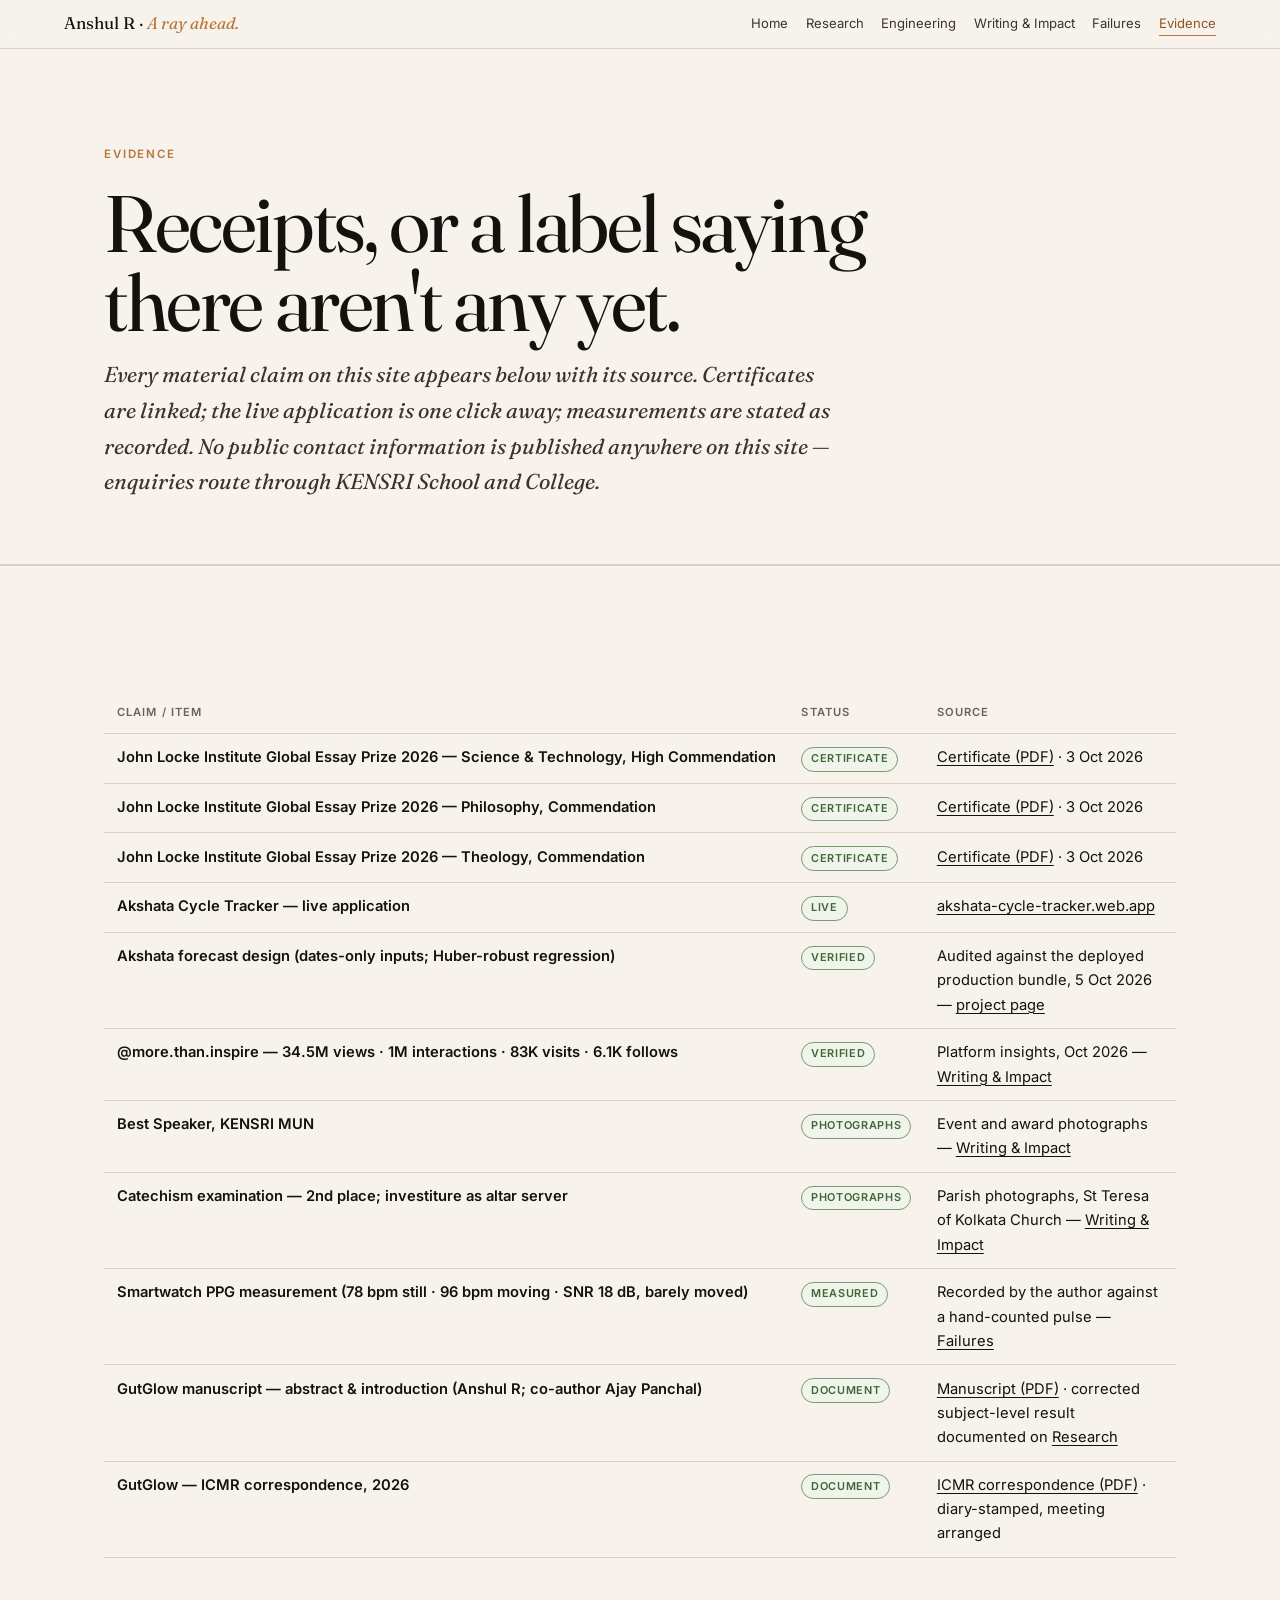
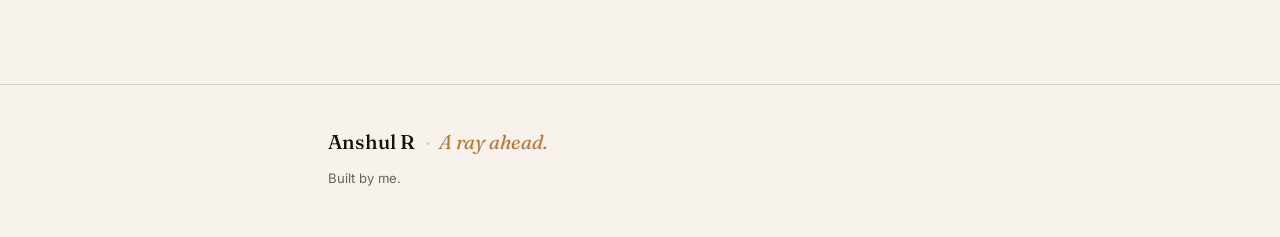
==== evidence.html @ 88b1ac7f "Add files via upload" ====
<!doctype html>
<html lang="en">
<head>
<meta charset="utf-8" />
<meta name="viewport" content="width=device-width, initial-scale=1" />
<title>Evidence — Anshul R</title>
<meta name="description" content="Every claim on this site, its source, and its verification status — No public contact information is published on this site." />
<link rel="preconnect" href="https://fonts.googleapis.com">
<link rel="preconnect" href="https://fonts.gstatic.com" crossorigin>
<link href="https://fonts.googleapis.com/css2?family=Fraunces:opsz,wght@9..144,300;9..144,400;9..144,500;9..144,600;9..144,700&family=Inter:wght@300;400;500;600;700&display=swap" rel="stylesheet">
<link rel="stylesheet" href="styles.css" />
<link rel="stylesheet" href="project.css" />
</head>
<body>

<div class="topbar"><div class="container topbar__inner">
  <a class="topbar__brand" href="index.html">Anshul R · <em>A ray ahead.</em></a>
  <nav class="topbar__nav" aria-label="Site">
    <a href="index.html">Home</a><a href="research.html">Research</a><a href="engineering.html">Engineering</a><a href="intellectual.html">Writing &amp; Impact</a><a href="failures.html">Failures</a><a href="evidence.html" aria-current="page">Evidence</a>
  </nav>
</div></div>

<header class="pagehero"><div class="container">
  <p class="eyebrow">Evidence</p>
  <h1 class="pagehero__title">Receipts, or a label saying there aren't any yet.</h1>
  <p class="pagehero__sub">Every material claim on this site appears below with its source. Certificates are linked; the live application is one click away; measurements are stated as recorded. No public contact information is published anywhere on this site — enquiries route through KENSRI School and College.</p>
</div></header>

<main>
<section class="section"><div class="container">
  <table class="status-table" aria-label="Evidence index">
    <thead><tr><th>Claim / item</th><th>Status</th><th>Source</th></tr></thead>
    <tbody>
      <tr><td>John Locke Institute Global Essay Prize 2026 — Science &amp; Technology, High Commendation</td><td><span class="tag tag--done">Certificate</span></td><td><a href="assets/docs/john-locke-science-technology-high-commendation-2026.pdf" target="_blank" rel="noopener">Certificate (PDF)</a> · 3 Oct 2026</td></tr>
      <tr><td>John Locke Institute Global Essay Prize 2026 — Philosophy, Commendation</td><td><span class="tag tag--done">Certificate</span></td><td><a href="assets/docs/john-locke-philosophy-commendation-2026.pdf" target="_blank" rel="noopener">Certificate (PDF)</a> · 3 Oct 2026</td></tr>
      <tr><td>John Locke Institute Global Essay Prize 2026 — Theology, Commendation</td><td><span class="tag tag--done">Certificate</span></td><td><a href="assets/docs/john-locke-theology-commendation-2026.pdf" target="_blank" rel="noopener">Certificate (PDF)</a> · 3 Oct 2026</td></tr>
      <tr><td>Akshata Cycle Tracker — live application</td><td><span class="tag tag--done">Live</span></td><td><a href="https://akshata-cycle-tracker.web.app" target="_blank" rel="noopener">akshata-cycle-tracker.web.app</a></td></tr>
      <tr><td>Akshata forecast design (dates-only inputs; Huber-robust regression)</td><td><span class="tag tag--done">Verified</span></td><td>Audited against the deployed production bundle, 5 Oct 2026 — <a href="projects/akshata.html">project page</a></td></tr>
      <tr><td>@more.than.inspire — 34.5M views · 1M interactions · 83K visits · 6.1K follows</td><td><span class="tag tag--done">Verified</span></td><td>Platform insights, Oct 2026 — <a href="intellectual.html">Writing &amp; Impact</a></td></tr>
      <tr><td>Best Speaker, KENSRI MUN</td><td><span class="tag tag--done">Photographs</span></td><td>Event and award photographs — <a href="intellectual.html">Writing &amp; Impact</a></td></tr>
      <tr><td>Catechism examination — 2nd place; investiture as altar server</td><td><span class="tag tag--done">Photographs</span></td><td>Parish photographs, St Teresa of Kolkata Church — <a href="intellectual.html">Writing &amp; Impact</a></td></tr>
      <tr><td>Smartwatch PPG measurement (78 bpm still · 96 bpm moving · SNR 18 dB, barely moved)</td><td><span class="tag tag--done">Measured</span></td><td>Recorded by the author against a hand-counted pulse — <a href="failures.html">Failures</a></td></tr>
      <tr><td>GutGlow manuscript — abstract &amp; introduction (Anshul R; co-author Ajay Panchal)</td><td><span class="tag tag--done">Document</span></td><td><a href="assets/docs/gutglow-abstract-and-introduction.pdf" target="_blank" rel="noopener">Manuscript (PDF)</a> · corrected subject-level result documented on <a href="research.html">Research</a></td></tr>
      <tr><td>GutGlow — ICMR correspondence, 2026</td><td><span class="tag tag--done">Document</span></td><td><a href="assets/docs/gutglow-icmr-correspondence-2026.pdf" target="_blank" rel="noopener">ICMR correspondence (PDF)</a> · diary-stamped, meeting arranged</td></tr>
    </tbody>
  </table>
</div></section>
</main>

<footer class="footer"><div class="container container--narrow">
  <p class="footer__line"><span class="footer__name">Anshul R</span><span class="footer__sep">·</span><span class="footer__italic">A ray ahead.</span></p>
  <p class="footer__small">Built by me.</p>
</div></footer>
</body>
</html>
---- styles.css ----
/* =================================================================
   Anshul R — personal site
   Design notes:
   - Warm off-white paper background, near-black ink.
   - Fraunces serif for headlines (literary feel), Inter for body.
   - One accent: deep amber (#B8763A) — "ray of light".
   - Section spacing scales with viewport; mobile-first.
   ================================================================= */

:root {
  --paper:      #F7F3EC;
  --paper-2:    #EFE9DF;
  --ink:        #15110E;
  --ink-2:      #3A332B;
  --ink-3:      #6B6256;
  --rule:       #D9D0BF;
  --accent:     #B8763A;
  --accent-dk:  #8C5524;

  --serif:      "Fraunces", "Spectral", Georgia, serif;
  --sans:       "Inter", system-ui, -apple-system, "Helvetica Neue", Arial, sans-serif;

  --max:        72rem;     /* 1152px */
  --max-narrow: 44rem;     /* 704px  */

  --r-sm: 4px;
  --r-md: 8px;
}

/* ---------- reset ---------- */
*, *::before, *::after { box-sizing: border-box; }
html { -webkit-text-size-adjust: 100%; }
body {
  margin: 0;
  background: var(--paper);
  color: var(--ink);
  font-family: var(--sans);
  font-size: 17px;
  line-height: 1.65;
  font-weight: 400;
  -webkit-font-smoothing: antialiased;
  text-rendering: optimizeLegibility;
}
a { color: inherit; text-decoration-thickness: 1px; text-underline-offset: 3px; }
a:hover { color: var(--accent-dk); }
img, svg { max-width: 100%; display: block; }
ul, ol { padding: 0; margin: 0; list-style: none; }

/* ---------- containers ---------- */
.container {
  width: 100%;
  max-width: var(--max);
  margin: 0 auto;
  padding: 0 clamp(1.25rem, 4vw, 2.5rem);
}
.container--narrow { max-width: var(--max-narrow); }

/* ---------- shared typography ---------- */
.eyebrow {
  font-family: var(--sans);
  font-size: 0.72rem;
  font-weight: 600;
  letter-spacing: 0.16em;
  text-transform: uppercase;
  color: var(--accent);
  margin: 0 0 1.25rem;
}

.section__title {
  font-family: var(--serif);
  font-weight: 400;
  font-style: italic;
  font-size: clamp(1.75rem, 4vw, 2.6rem);
  line-height: 1.15;
  letter-spacing: -0.01em;
  color: var(--ink);
  margin: 0 0 2rem;
  max-width: 28ch;
}

.prose {
  font-family: var(--sans);
  font-size: 1.0625rem;
  line-height: 1.7;
  color: var(--ink-2);
  margin: 0 0 1.1rem;
  max-width: 60ch;
}
.prose em { font-style: italic; color: var(--ink); }
.prose strong { font-weight: 600; color: var(--ink); }
.prose--quiet { color: var(--ink-3); font-size: 0.95rem; }

.footnote {
  margin-top: 2rem;
  font-size: 0.85rem;
  color: var(--ink-3);
  font-style: italic;
  max-width: 60ch;
}

/* ---------- sections ---------- */
.section {
  padding: clamp(3.5rem, 8vw, 6.5rem) 0;
  border-top: 1px solid var(--rule);
}

/* ---------- HERO ---------- */
.hero {
  padding: clamp(5rem, 12vh, 9rem) 0 clamp(3rem, 6vh, 5rem);
  border-top: 0;
  border-bottom: 1px solid var(--rule);
  /* one painting, as weather — not as content. Cotopaxi behind a paper
     wash: clearly visible at the edges, quiet behind the type. */
  background:
    linear-gradient(90deg, rgba(247,243,236,0.90) 0%, rgba(247,243,236,0.72) 52%, rgba(247,243,236,0.60) 100%),
    linear-gradient(180deg, rgba(247,243,236,0.25) 0%, rgba(247,243,236,0) 45%, rgba(247,243,236,0.88) 100%),
    url("assets/art/Cotopaxi.jpg") center 38% / cover no-repeat,
    var(--paper);
  position: relative;
  overflow: hidden;
}

/* subtle radial "ray" behind the name, ties to "ray of light" */
.hero::before {
  content: "";
  position: absolute;
  top: -20%;
  right: -10%;
  width: 60vw;
  height: 60vw;
  max-width: 720px;
  max-height: 720px;
  background: radial-gradient(circle at 30% 30%, rgba(184,118,58,0.10), transparent 60%);
  pointer-events: none;
  z-index: 0;
}

.hero__inner { position: relative; z-index: 1; }

.hero__meta {
  display: flex;
  align-items: center;
  gap: 0.6rem;
  flex-wrap: wrap;
  margin-bottom: 1.5rem;
  font-size: 0.78rem;
  letter-spacing: 0.12em;
  text-transform: uppercase;
  color: var(--ink-3);
}
.hero__kicker { font-weight: 500; }
.hero__kicker--italic {
  font-style: italic;
  text-transform: none;
  letter-spacing: 0;
  font-family: var(--serif);
  font-size: 1rem;
  color: var(--accent);
}
.hero__divider { color: var(--rule); }
.paren { color: var(--ink-3); font-weight: 400; }

.hero__name {
  font-family: var(--serif);
  font-weight: 400;
  font-size: clamp(3.5rem, 12vw, 8.5rem);
  line-height: 0.95;
  letter-spacing: -0.04em;
  color: var(--ink);
  margin: 0 0 1.5rem;
}
.hero__name-r {
  color: var(--accent);
  font-style: italic;
}

.hero__sub {
  font-family: var(--serif);
  font-style: italic;
  font-size: clamp(1.1rem, 2.2vw, 1.5rem);
  font-weight: 400;
  color: var(--ink-2);
  margin: 0 0 2.5rem;
  max-width: 32ch;
}

.hero__facts {
  display: flex;
  flex-wrap: wrap;
  gap: 0.6rem 1.4rem;
  font-size: 0.82rem;
  color: var(--ink-3);
  margin: 0 0 2.5rem;
  padding: 0;
}
.hero__facts li { padding: 0; margin: 0; }
.hero__facts li:not(:last-child)::after {
  content: "·";
  margin-left: 1.4rem;
  color: var(--rule);
}

.hero__nav {
  display: flex;
  flex-wrap: wrap;
  gap: 0.4rem 1.2rem;
  font-size: 0.85rem;
  color: var(--ink-2);
  border-top: 1px solid var(--rule);
  padding-top: 1.25rem;
}
.hero__nav a {
  text-decoration: none;
  position: relative;
}
.hero__nav a:hover { color: var(--accent-dk); }

/* ---------- grids ---------- */
.grid { display: grid; gap: 1.25rem; }
.grid--2 { grid-template-columns: repeat(auto-fit, minmax(min(380px, 100%), 1fr)); }
.grid--3 { grid-template-columns: repeat(auto-fit, minmax(min(280px, 100%), 1fr)); }

/* ---------- cards ---------- */
.card {
  background: var(--paper-2);
  border: 1px solid var(--rule);
  border-radius: var(--r-md);
  padding: 1.4rem 1.4rem 1.5rem;
  display: flex;
  flex-direction: column;
  gap: 0.6rem;
  transition: border-color 180ms ease, transform 180ms ease;
}
.card:hover {
  border-color: var(--accent);
  transform: translateY(-2px);
}

.card__year {
  font-family: var(--sans);
  font-size: 0.72rem;
  font-weight: 600;
  letter-spacing: 0.1em;
  text-transform: uppercase;
  color: var(--accent);
  margin: 0;
}
.card__title {
  font-family: var(--serif);
  font-weight: 400;
  font-size: 1.2rem;
  line-height: 1.25;
  letter-spacing: -0.005em;
  color: var(--ink);
  margin: 0;
}
.card__body {
  font-size: 0.95rem;
  line-height: 1.55;
  color: var(--ink-2);
  margin: 0;
}
.card__meta {
  font-size: 0.78rem;
  color: var(--ink-3);
  margin-top: auto;
  font-style: italic;
}
.card__tags {
  display: flex;
  flex-wrap: wrap;
  gap: 0.35rem;
  margin-top: 0.6rem;
}
.card__tags li {
  font-size: 0.72rem;
  color: var(--ink-3);
  background: var(--paper);
  border: 1px solid var(--rule);
  padding: 0.2rem 0.55rem;
  border-radius: 999px;
}
.card__link {
  margin-top: 0.6rem;
  font-size: 0.85rem;
}
.card__link a,
.card__link {
  color: var(--accent-dk);
  text-decoration: none;
  border-bottom: 1px solid currentColor;
}

/* project cards are anchors — kill default link styling and inherit card styles */
a.card--project-link {
  text-decoration: none;
  color: inherit;
}
a.card--project-link:hover {
  border-color: var(--accent);
}
a.card--project-link .card__link {
  display: inline-block;
  margin-top: auto;
  padding-top: 0.4rem;
}

/* "featured-link" used in the dark research summary box */
.featured-link {
  color: #E3A472;
  text-decoration: none;
  border-bottom: 1px solid currentColor;
  padding-bottom: 1px;
  font-size: 1rem;
}
.featured-link:hover { color: var(--paper); }

/* failures card slightly distinct */
.card--failures {
  background: var(--ink);
  color: var(--paper);
  border-color: var(--ink);
}
.card--failures .card__year { color: #E3A472; }
.card--failures .card__title { color: var(--paper); }
.card--failures .card__body { color: #DCD3C2; }
.card--failures .card__link { color: #E3A472; }
.card--failures:hover { border-color: var(--accent); }

/* service cards stay slightly quieter */
.card--service { background: var(--paper); }

/* ---------- research: paper-style block ---------- */
.section--paper {
  /* Géricault's Raft under a dark wash — visible, but the text sits on top */
  background:
    linear-gradient(90deg, rgba(21,17,14,0.90) 0%, rgba(21,17,14,0.78) 60%, rgba(21,17,14,0.70) 100%),
    url("assets/art/raft-of-the-medusa.jpg") center 30% / cover no-repeat,
    var(--ink);
  color: var(--paper);
  border-top: 1px solid var(--ink);
}
.section--paper .eyebrow { color: #E3A472; }
.section--paper .section__title { color: var(--paper); }
.section--paper .prose { color: #DCD3C2; }
.section--paper .prose strong { color: var(--paper); }
.section--paper .prose em { color: #E3A472; font-style: italic; }

/* ---------- writing list ---------- */
.writing-list {
  display: flex;
  flex-direction: column;
  gap: 1.5rem;
  margin: 1rem 0 0;
  padding: 0;
  border-top: 1px solid var(--rule);
}
.writing-list li {
  display: flex;
  gap: 1.25rem;
  padding: 1.4rem 0 1.4rem;
  border-bottom: 1px solid var(--rule);
}
.writing-list__num {
  font-family: var(--serif);
  font-style: italic;
  font-size: 1.25rem;
  color: var(--accent);
  min-width: 2.2rem;
}
.writing-list__body { flex: 1; }
.writing-list__title {
  font-family: var(--serif);
  font-weight: 400;
  font-size: 1.15rem;
  color: var(--ink);
  margin: 0 0 0.3rem;
  line-height: 1.3;
}
.writing-list__meta {
  font-size: 0.82rem;
  color: var(--ink-3);
  margin: 0 0 0.5rem;
}
.writing-list__link {
  font-size: 0.85rem;
  color: var(--accent-dk);
  text-decoration: none;
  border-bottom: 1px solid currentColor;
}

/* ---------- coursework ---------- */
.course {
  background: var(--paper);
  border: 1px solid var(--rule);
  border-radius: var(--r-md);
  padding: 1.4rem;
}
.course__title {
  font-family: var(--serif);
  font-weight: 400;
  font-size: 1.15rem;
  color: var(--ink);
  margin: 0 0 1rem;
  letter-spacing: -0.005em;
}
.course__list {
  display: flex;
  flex-direction: column;
  gap: 0.4rem;
}
.course__list li {
  display: flex;
  justify-content: space-between;
  font-size: 0.95rem;
  padding: 0.4rem 0;
  border-bottom: 1px dashed var(--rule);
}
.course__list li:last-child { border-bottom: 0; }
.course__score { font-family: var(--serif); font-weight: 500; color: var(--accent); }
.course__note {
  font-size: 0.8rem;
  color: var(--ink-3);
  margin: 0.8rem 0 0;
  font-style: italic;
}
.course__body {
  font-size: 0.95rem;
  color: var(--ink-2);
  line-height: 1.6;
  margin: 0;
}

/* ---------- contact ---------- */
.section--contact { padding-bottom: clamp(4rem, 8vw, 7rem); }
.contact {
  display: flex;
  flex-direction: column;
  gap: 1rem;
  border-top: 1px solid var(--rule);
  padding-top: 2rem;
  margin-top: 1rem;
}
.contact li {
  display: grid;
  grid-template-columns: 6rem 1fr;
  gap: 1rem;
  align-items: baseline;
  padding: 0.6rem 0;
  border-bottom: 1px solid var(--rule);
}
.contact__label {
  font-size: 0.72rem;
  font-weight: 600;
  letter-spacing: 0.12em;
  text-transform: uppercase;
  color: var(--ink-3);
}
.contact__value {
  font-family: var(--serif);
  font-size: 1.05rem;
  color: var(--ink);
  text-decoration: none;
}
a.contact__value { color: var(--ink); border-bottom: 1px solid var(--rule); }
a.contact__value:hover { color: var(--accent-dk); border-color: var(--accent-dk); }

/* ---------- footer ---------- */
.footer {
  border-top: 1px solid var(--rule);
  padding: 2.5rem 0 3rem;
  background: var(--paper);
}
.footer__line {
  font-family: var(--serif);
  font-size: 1.25rem;
  color: var(--ink);
  margin: 0 0 0.6rem;
  display: flex;
  align-items: center;
  gap: 0.6rem;
  flex-wrap: wrap;
}
.footer__name { font-weight: 500; }
.footer__sep { color: var(--rule); }
.footer__italic { font-style: italic; color: var(--accent); }
.footer__small {
  font-size: 0.82rem;
  color: var(--ink-3);
  margin: 0;
}
.footer__small a {
  color: var(--ink-3);
  text-decoration: underline;
  text-decoration-color: var(--rule);
}
.footer__small a:hover { color: var(--accent-dk); }

/* ---------- selection ---------- */
::selection { background: var(--accent); color: var(--paper); }

/* ---------- reduced motion ---------- */
@media (prefers-reduced-motion: reduce) {
  *, *::before, *::after {
    transition-duration: 0ms !important;
    animation-duration: 0ms !important;
  }
}

/* ---------- mobile tweaks ---------- */
@media (max-width: 560px) {
  body { font-size: 16px; }
  .hero__facts { gap: 0.4rem 0; }
  .hero__facts li { padding: 0.2rem 0; width: 100%; }
  .hero__facts li:not(:last-child)::after { content: ""; margin-left: 0; }
  .contact li { grid-template-columns: 1fr; gap: 0.2rem; }
  .writing-list__num { display: none; }
}


/* ---------- global top bar ---------- */
.topbar{position:sticky;top:0;z-index:20;background:rgba(247,243,236,.92);backdrop-filter:blur(8px);border-bottom:1px solid var(--rule)}
.topbar__inner{display:flex;align-items:center;justify-content:space-between;gap:1rem;padding:.65rem 0}
.topbar__brand{font-family:var(--serif);font-size:1.05rem;text-decoration:none;color:var(--ink);white-space:nowrap}
.topbar__brand em{color:var(--accent)}
.topbar__nav{display:flex;flex-wrap:wrap;gap:.4rem 1.1rem;font-size:.82rem}
.topbar__nav a{text-decoration:none;color:var(--ink-2)}
.topbar__nav a:hover,.topbar__nav a[aria-current="page"]{color:var(--accent-dk)}
.topbar__nav a[aria-current="page"]{border-bottom:1px solid var(--accent)}
@media(max-width:640px){.topbar__brand{display:none}.topbar__nav{justify-content:center}}

/* ---------- landing components ---------- */
.interests{display:flex;flex-wrap:wrap;gap:.5rem;margin:1.5rem 0 0;padding:0;list-style:none}
.interests li{border:1px solid var(--rule);border-radius:999px;padding:.35rem .8rem;font-size:.8rem;color:var(--ink-2);background:var(--paper)}
.statement{font-family:var(--serif);font-size:clamp(1.4rem,3.2vw,2rem);line-height:1.35;color:var(--ink);max-width:30ch;margin:0 0 1.5rem}
.statement em{color:var(--accent-dk)}

/* ---------- status table (evidence / demonstrated-vs-proposed) ---------- */
.status-table{width:100%;border-collapse:collapse;font-size:.92rem;margin:1.5rem 0}
.status-table th,.status-table td{text-align:left;padding:.7rem .8rem;border-bottom:1px solid var(--rule);vertical-align:top}
.status-table th{font-size:.7rem;letter-spacing:.1em;text-transform:uppercase;color:var(--ink-3);font-weight:600}
.status-table td:first-child{font-weight:600;color:var(--ink);white-space:nowrap}
.tag{display:inline-block;font-size:.68rem;font-weight:600;letter-spacing:.06em;text-transform:uppercase;border-radius:999px;padding:.15rem .55rem;border:1px solid var(--rule);color:var(--ink-2);white-space:nowrap}
.tag--done{border-color:#7A9A6D;color:#3F6636;background:#F0F5EC}
.tag--pending{border-color:#C9A86A;color:#7A5A1E;background:#FBF4E2}
.tag--no{border-color:#C08A7A;color:#8A4636;background:#FAEFEA}

/* ---------- simple page hero for new pages ---------- */
.pagehero{padding:clamp(3.5rem,8vw,6rem) 0 clamp(2.5rem,6vw,4rem);border-bottom:1px solid var(--rule)}
.pagehero--bg-research{background:linear-gradient(90deg,rgba(247,243,236,.90) 0%,rgba(247,243,236,.70) 60%,rgba(247,243,236,.62) 100%),url("assets/art/raft-of-the-medusa.jpg") center 30%/cover no-repeat}
.pagehero--bg-eng{background:linear-gradient(90deg,rgba(247,243,236,.90) 0%,rgba(247,243,236,.70) 60%,rgba(247,243,236,.62) 100%),url("assets/art/Cotopaxi.jpg") center 38%/cover no-repeat}
.pagehero--bg-intel{background:linear-gradient(90deg,rgba(247,243,236,.90) 0%,rgba(247,243,236,.72) 60%,rgba(247,243,236,.64) 100%),url("assets/art/spring.jpg") center 30%/cover no-repeat}
.pagehero__title{font-family:var(--serif);font-weight:400;font-size:clamp(2.6rem,7vw,5rem);line-height:.98;letter-spacing:-.03em;margin:.5rem 0 1rem;max-width:16ch}
.pagehero__sub{font-family:var(--serif);font-style:italic;font-size:clamp(1.05rem,2vw,1.35rem);color:var(--ink-2);max-width:52ch;margin:0}

/* ---------- photo evidence ---------- */
.photo-grid{display:grid;grid-template-columns:1.6fr 1fr;gap:1.25rem;margin:1.5rem 0}
@media(max-width:700px){.photo-grid{grid-template-columns:1fr}}
.photo-grid figure{margin:0}
.photo-grid img{width:100%;height:100%;max-height:420px;object-fit:cover;display:block;border:1px solid var(--rule)}
.photo-grid figcaption{font-size:.78rem;color:var(--ink-3);padding:.5rem 0 0;line-height:1.5}
.insights{display:grid;grid-template-columns:repeat(4,1fr);gap:1rem;margin:1.5rem 0}
@media(max-width:700px){.insights{grid-template-columns:repeat(2,1fr)}}
.insights div{border-top:2px solid var(--accent);padding-top:.6rem}
.insights strong{font-family:var(--serif);font-size:1.6rem;font-weight:500;color:var(--ink);display:block}
.insights span{font-size:.75rem;letter-spacing:.06em;text-transform:uppercase;color:var(--ink-3)}
---- project.css ----
/* =================================================================
   Project (museum-style) pages
   Design notes:
   - Labelled exhibits (I, II, III, IV) with quiet typography.
   - Alternating warm / dark bands create the "walk through a museum"
     pacing. Visual breathing room, no card grid clutter.
   - Restrained Renaissance ornaments: divider rules, drop-cap,
     anatomical flourish on the darkest section.
   ================================================================= */

.page-project {
  background: var(--paper);
}

/* ornament strip — small, bookish, doesn't dominate */
.ornament {
  display: flex;
  justify-content: center;
  padding: 2.5rem 0 0;
  color: var(--accent);
  opacity: 0.65;
}

/* page header — sits alone, generous space */
.page-header {
  padding: 3rem 0 5rem;
  border-bottom: 1px solid var(--rule);
  text-align: left;
}
.page-header__crumb {
  margin: 0 0 2rem;
  font-size: 0.82rem;
  color: var(--ink-3);
}
.page-header__crumb a {
  text-decoration: none;
  border-bottom: 1px solid var(--rule);
  padding-bottom: 1px;
}

.page-header__title {
  font-family: var(--serif);
  font-weight: 400;
  font-size: clamp(3rem, 9vw, 6.5rem);
  line-height: 0.95;
  letter-spacing: -0.035em;
  color: var(--ink);
  margin: 0.6rem 0 1.5rem;
  max-width: 16ch;
}
.page-header__subtitle {
  font-family: var(--serif);
  font-style: italic;
  font-weight: 400;
  font-size: clamp(1.1rem, 2.2vw, 1.5rem);
  line-height: 1.45;
  color: var(--ink-2);
  max-width: 48ch;
  margin: 0 0 2.5rem;
}
.page-header__meta {
  display: grid;
  grid-template-columns: repeat(auto-fit, minmax(220px, 1fr));
  gap: 0.9rem 2rem;
  border-top: 1px solid var(--rule);
  padding-top: 1.4rem;
  font-size: 0.88rem;
  color: var(--ink-2);
}
.page-header__meta li {
  display: flex;
  flex-direction: column;
  gap: 0.15rem;
}
.page-header__meta span {
  font-size: 0.7rem;
  font-weight: 600;
  letter-spacing: 0.12em;
  text-transform: uppercase;
  color: var(--ink-3);
}
.page-header__meta a { color: var(--accent-dk); text-decoration: none; border-bottom: 1px solid var(--rule); }

/* exhibit block — the museum plaque */
.exhibit {
  padding: clamp(4rem, 9vw, 7rem) 0;
  border-top: 1px solid var(--rule);
  position: relative;
}
.exhibit:first-of-type { border-top: 0; }

.exhibit__num {
  font-family: var(--serif);
  font-style: italic;
  font-size: 1.15rem;
  color: var(--accent);
  letter-spacing: 0.04em;
  margin: 0 0 1.5rem;
}

.exhibit__title {
  font-family: var(--serif);
  font-weight: 400;
  font-size: clamp(2rem, 5vw, 3.2rem);
  line-height: 1.05;
  letter-spacing: -0.025em;
  color: var(--ink);
  margin: 0 0 2.5rem;
  max-width: 18ch;
}

.exhibit__body {
  font-family: var(--sans);
  font-size: 1.0625rem;
  line-height: 1.7;
  color: var(--ink-2);
  margin: 0 0 1.4rem;
  max-width: 60ch;
}
.exhibit__body a { color: var(--accent-dk); }
.exhibit--dark .exhibit__body a { color: #E3A472; }
.exhibit__body em { font-style: italic; color: var(--ink); }
.exhibit__body strong { font-weight: 600; color: var(--ink); }
.exhibit__body--quiet {
  color: var(--ink-3);
  font-size: 0.95rem;
  font-style: italic;
}

/* dark exhibit — resets palette like walking into a darker gallery */
.exhibit--dark {
  background: var(--ink);
  color: var(--paper);
  border-top-color: var(--ink);
}
.exhibit--dark .exhibit__num { color: #E3A472; }
.exhibit--dark .exhibit__title { color: var(--paper); }
.exhibit--dark .exhibit__body { color: #DCD3C2; }
.exhibit--dark .exhibit__body em { color: #E3A472; }
.exhibit--dark .exhibit__body strong { color: var(--paper); }
.exhibit--dark .exhibit__body--quiet { color: #9E9385; }

/* inverse exhibit — paper background with the inverse accent block on the left */
.exhibit--inverse {
  background: var(--paper);
  position: relative;
}
.exhibit--inverse::before {
  content: "";
  position: absolute;
  left: 0;
  top: 10%;
  bottom: 10%;
  width: 6px;
  background: var(--accent);
  opacity: 0.5;
}

/* project footer reuse */
.footer--project {
  margin-top: 0;
}

/* =================================================================
   RENAISSANCE-RESTRAINT ornament set (SVG only, inline, monochrome)
   ================================================================= */

/* a Vitruvian-style flourish, used as section break */
.flourish {
  display: block;
  margin: 1.5rem auto 0;
  color: var(--accent);
  opacity: 0.55;
  width: 64px;
}

/* drop-cap, used in the first exhibit body of each project */
.has-dropcap::first-letter {
  font-family: var(--serif);
  font-weight: 500;
  font-size: 4.2rem;
  line-height: 0.85;
  float: left;
  margin: 0.15rem 0.6rem 0 0;
  color: var(--accent);
}

/* mobile */
@media (max-width: 560px) {
  .page-header { padding-bottom: 3rem; }
  .page-header__meta { grid-template-columns: 1fr; }
  .exhibit__title { font-size: clamp(1.75rem, 8vw, 2.4rem); }
}

/* ---------- painting washes behind page headers (background only) ----------
   Sourced from paintings posted by @rolvatore; public-domain originals
   via Wikimedia Commons. Deliberately washed to ~10% visibility: texture
   and light, never an exhibit. No titles, no captions, no descriptions. */
.page-header--bg-gutglow {
  background: linear-gradient(90deg, rgba(247,243,236,.88) 0%, rgba(247,243,236,.68) 60%, rgba(247,243,236,.60) 100%),
              url("assets/art/raft-of-the-medusa.jpg") center 30% / cover no-repeat;
}
.page-header--bg-akshata {
  background: linear-gradient(90deg, rgba(247,243,236,.88) 0%, rgba(247,243,236,.68) 60%, rgba(247,243,236,.60) 100%),
              url("assets/art/spring.jpg") center 30% / cover no-repeat;
}
.page-header--bg-wearable {
  background: linear-gradient(90deg, rgba(247,243,236,.88) 0%, rgba(247,243,236,.68) 60%, rgba(247,243,236,.60) 100%),
              url("assets/art/Cotopaxi.jpg") center 38% / cover no-repeat;
}
.page-header--bg-failures {
  background: linear-gradient(90deg, rgba(247,243,236,.90) 0%, rgba(247,243,236,.72) 60%, rgba(247,243,236,.64) 100%),
              url("assets/art/inferno.jpg") center 45% / cover no-repeat;
}
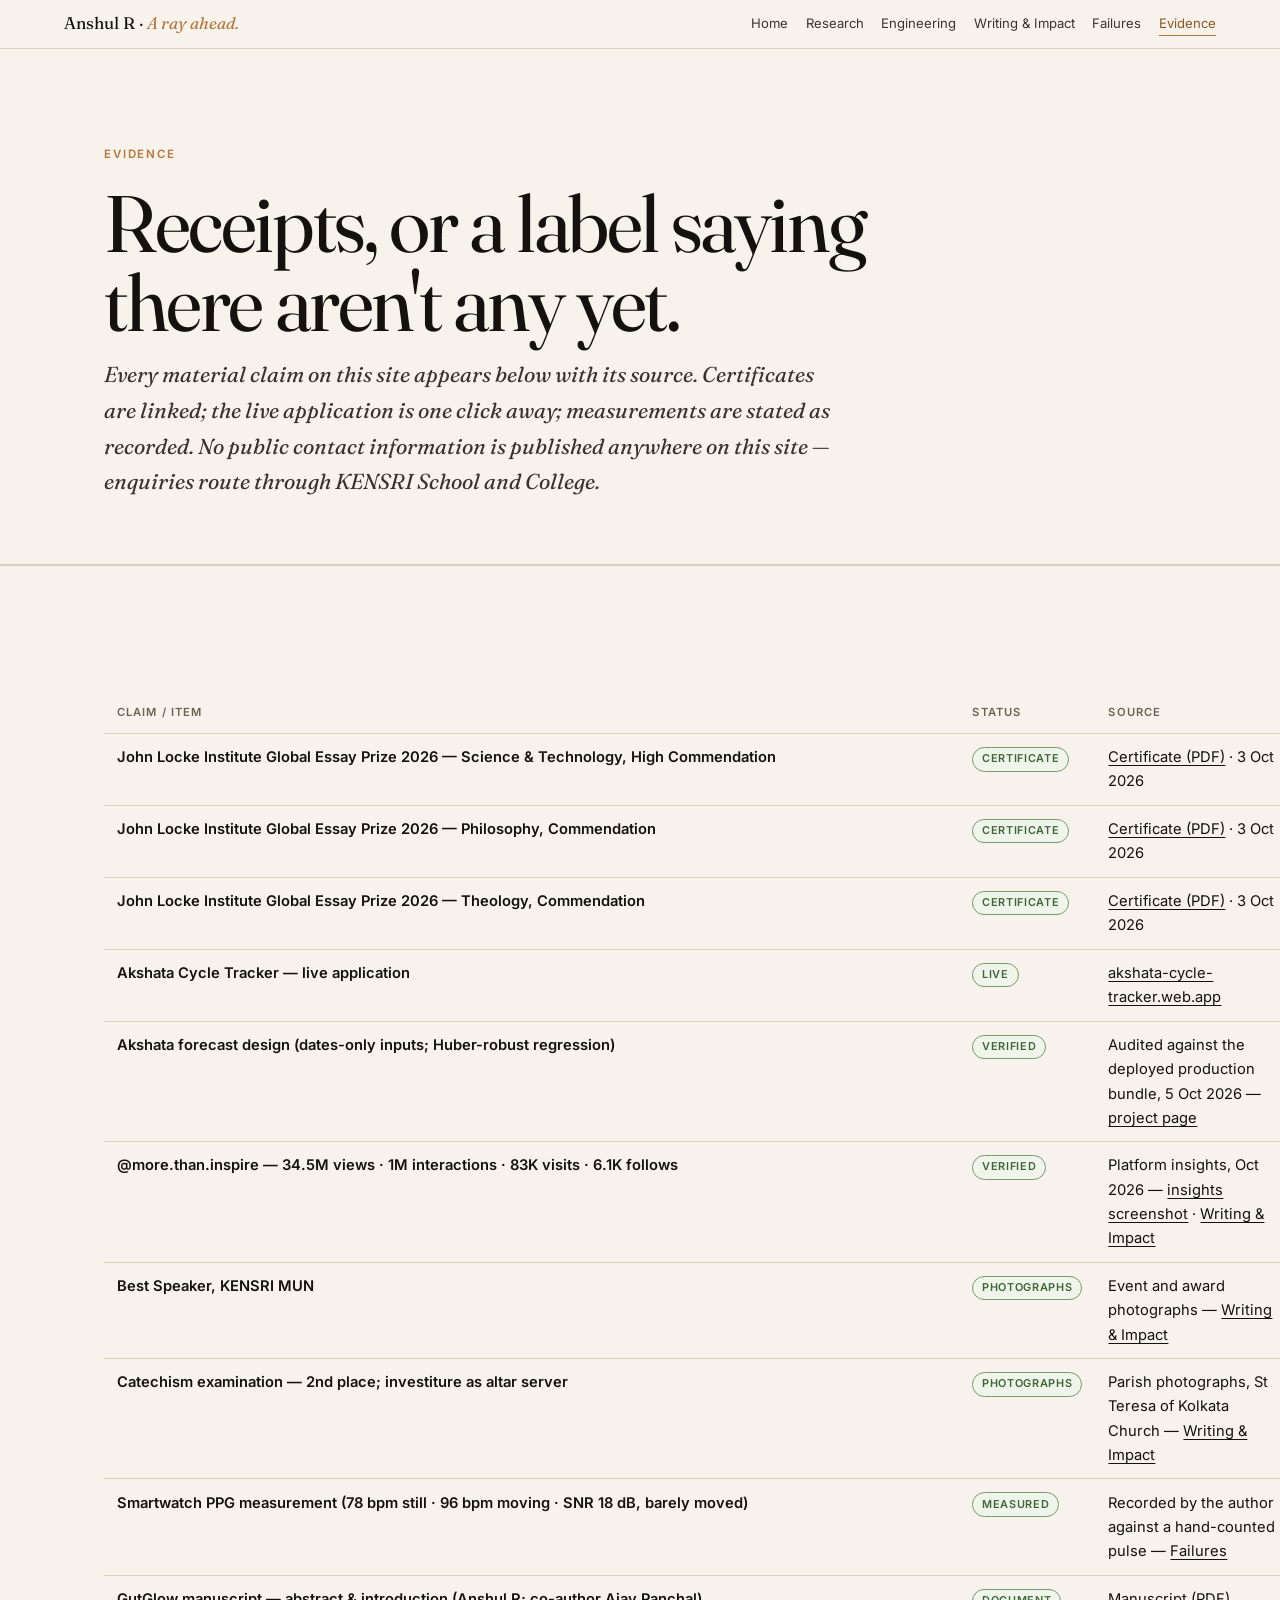
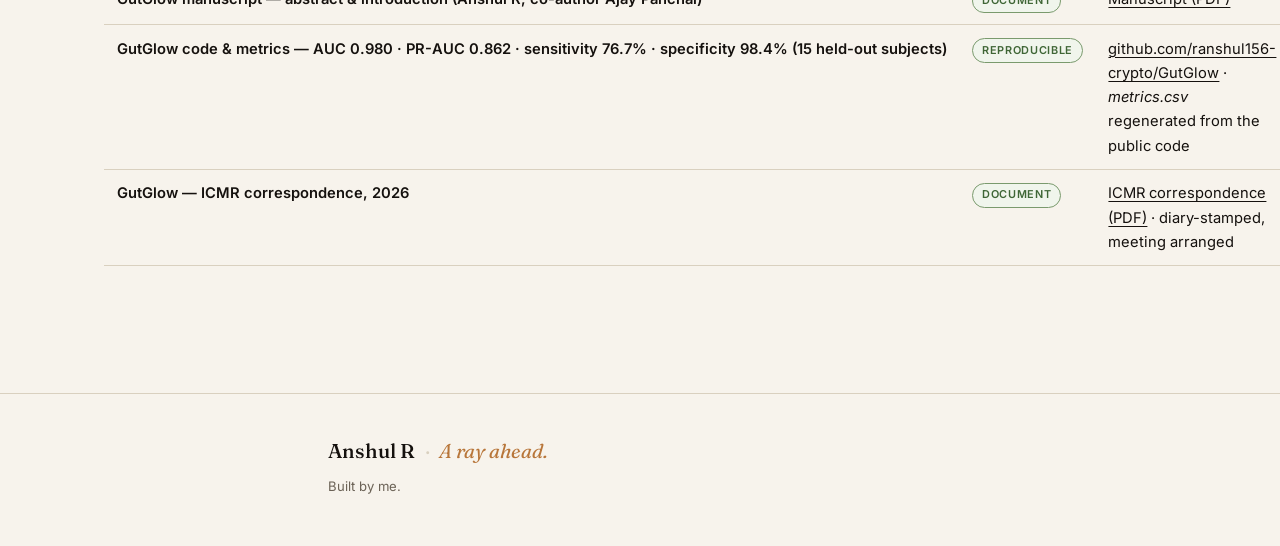
==== commit 646cc7a4: "Add files via upload" ====
--- a/evidence.html
+++ b/evidence.html
@@ -36,11 +36,12 @@
       <tr><td>John Locke Institute Global Essay Prize 2026 — Theology, Commendation</td><td><span class="tag tag--done">Certificate</span></td><td><a href="assets/docs/john-locke-theology-commendation-2026.pdf" target="_blank" rel="noopener">Certificate (PDF)</a> · 3 Oct 2026</td></tr>
       <tr><td>Akshata Cycle Tracker — live application</td><td><span class="tag tag--done">Live</span></td><td><a href="https://akshata-cycle-tracker.web.app" target="_blank" rel="noopener">akshata-cycle-tracker.web.app</a></td></tr>
       <tr><td>Akshata forecast design (dates-only inputs; Huber-robust regression)</td><td><span class="tag tag--done">Verified</span></td><td>Audited against the deployed production bundle, 5 Oct 2026 — <a href="projects/akshata.html">project page</a></td></tr>
-      <tr><td>@more.than.inspire — 34.5M views · 1M interactions · 83K visits · 6.1K follows</td><td><span class="tag tag--done">Verified</span></td><td>Platform insights, Oct 2026 — <a href="intellectual.html">Writing &amp; Impact</a></td></tr>
+      <tr><td>@more.than.inspire — 34.5M views · 1M interactions · 83K visits · 6.1K follows</td><td><span class="tag tag--done">Verified</span></td><td>Platform insights, Oct 2026 — <a href="assets/photos/instagram-insights-2026.jpg" target="_blank" rel="noopener">insights screenshot</a> · <a href="intellectual.html">Writing &amp; Impact</a></td></tr>
       <tr><td>Best Speaker, KENSRI MUN</td><td><span class="tag tag--done">Photographs</span></td><td>Event and award photographs — <a href="intellectual.html">Writing &amp; Impact</a></td></tr>
       <tr><td>Catechism examination — 2nd place; investiture as altar server</td><td><span class="tag tag--done">Photographs</span></td><td>Parish photographs, St Teresa of Kolkata Church — <a href="intellectual.html">Writing &amp; Impact</a></td></tr>
       <tr><td>Smartwatch PPG measurement (78 bpm still · 96 bpm moving · SNR 18 dB, barely moved)</td><td><span class="tag tag--done">Measured</span></td><td>Recorded by the author against a hand-counted pulse — <a href="failures.html">Failures</a></td></tr>
-      <tr><td>GutGlow manuscript — abstract &amp; introduction (Anshul R; co-author Ajay Panchal)</td><td><span class="tag tag--done">Document</span></td><td><a href="assets/docs/gutglow-abstract-and-introduction.pdf" target="_blank" rel="noopener">Manuscript (PDF)</a> · corrected subject-level result documented on <a href="research.html">Research</a></td></tr>
+      <tr><td>GutGlow manuscript — abstract &amp; introduction (Anshul R; co-author Ajay Panchal)</td><td><span class="tag tag--done">Document</span></td><td><a href="assets/docs/gutglow-abstract-and-introduction.pdf" target="_blank" rel="noopener">Manuscript (PDF)</a></td></tr>
+      <tr><td>GutGlow code &amp; metrics — AUC 0.980 · PR-AUC 0.862 · sensitivity 76.7% · specificity 98.4% (15 held-out subjects)</td><td><span class="tag tag--done">Reproducible</span></td><td><a href="https://github.com/ranshul156-crypto/GutGlow" target="_blank" rel="noopener">github.com/ranshul156-crypto/GutGlow</a> · <em>metrics.csv</em> regenerated from the public code</td></tr>
       <tr><td>GutGlow — ICMR correspondence, 2026</td><td><span class="tag tag--done">Document</span></td><td><a href="assets/docs/gutglow-icmr-correspondence-2026.pdf" target="_blank" rel="noopener">ICMR correspondence (PDF)</a> · diary-stamped, meeting arranged</td></tr>
     </tbody>
   </table>
